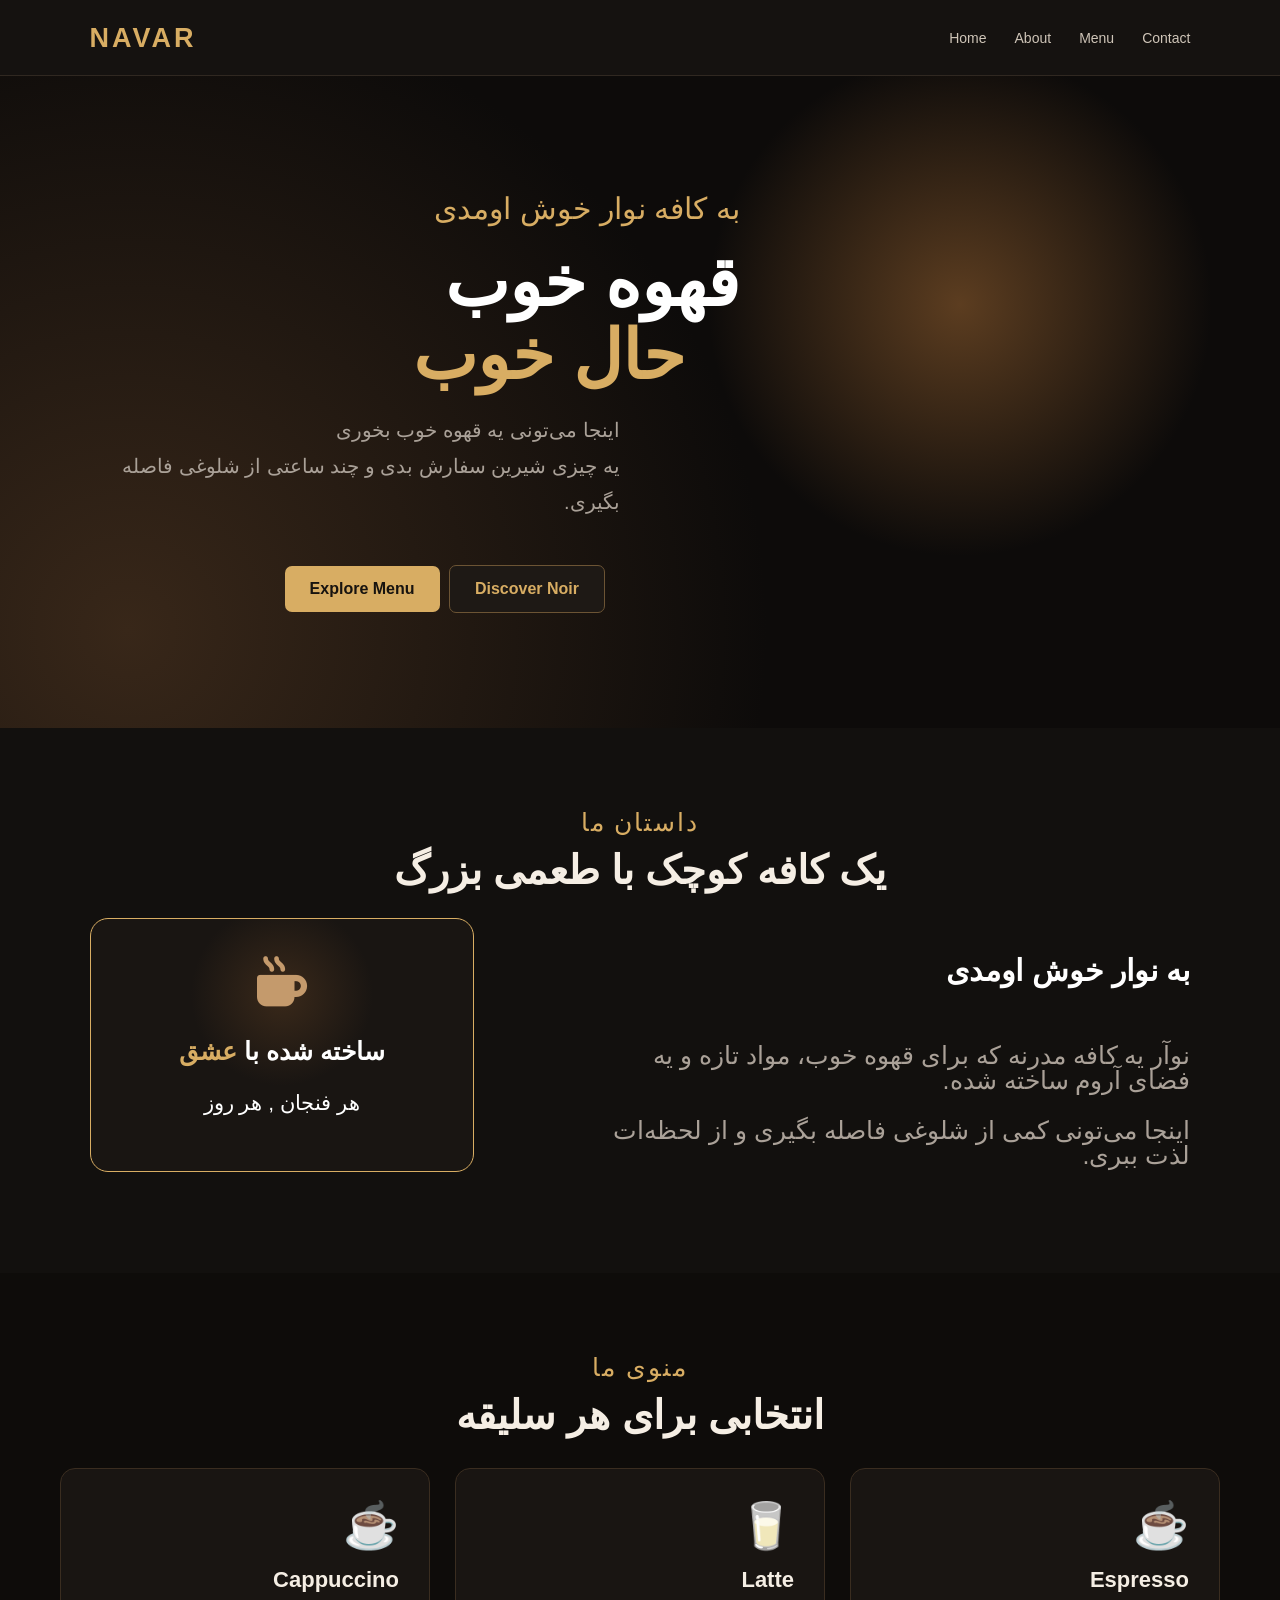
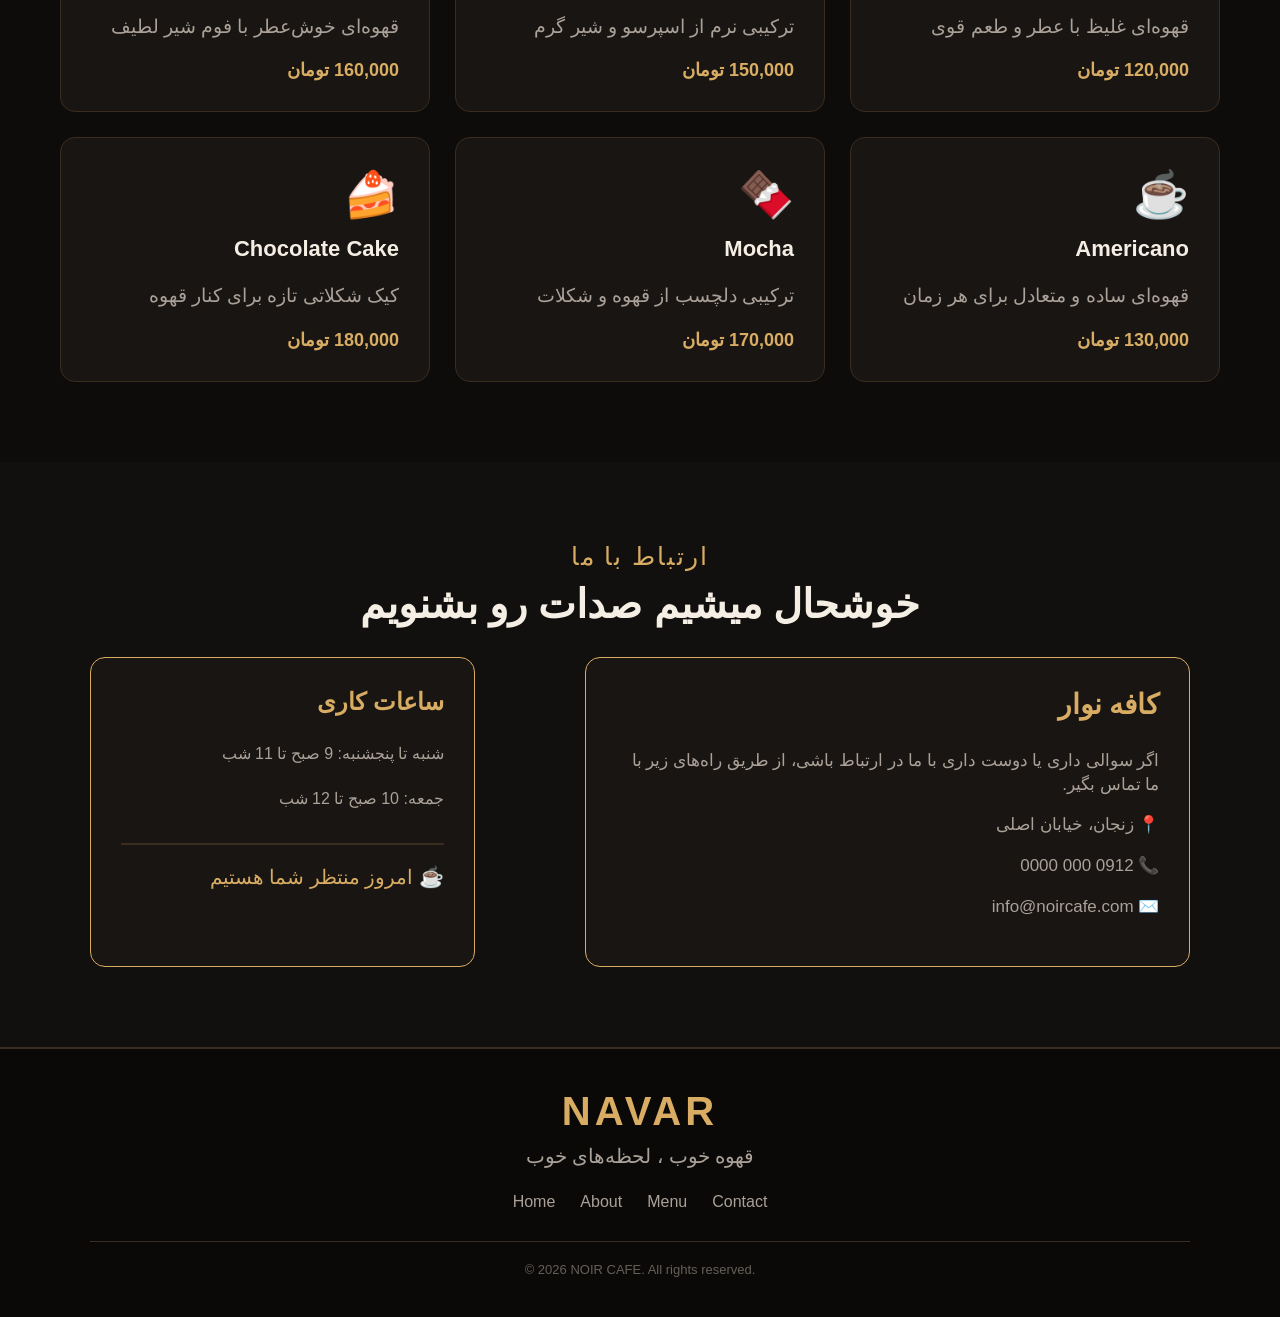
==== cafe.html @ 5685c70a "Initial commit" ====
<!DOCTYPE html>
<html lang="en">

<head>
    <meta charset="UTF-8">
    <meta name="viewport" content="width=device-width, initial-scale=1.0">
    <title>NOIR CAFE</title>
    <link rel="stylesheet" href="/assets/style.css">
    <link rel="stylesheet" href="https://cdnjs.cloudflare.com/ajax/libs/font-awesome/6.7.2/css/all.min.css">
</head>

<body>

    <header>
        <div class="logo">NAVAR</div>
        <nav>
            <ul>
                <li><a href="#home">Home</a></li>
                <li><a href="#about">About</a></li>
                <li><a href="#menu">Menu</a></li>
                <!-- <li><a href="#">Why Noir</a></li> -->
                <!-- <li><a href="#">Gallery</a></li> -->
                <li><a href="#contact">Contact</a></li>
            </ul>
        </nav>
    </header>

    <main>

        <section class="hero" id="home">

            <div class="hero-content">

                <div class="small-title">به کافه نوار خوش اومدی</div>

                <h1>
                    قهوه خوب<br>
                    <span>حال خوب</span>
                </h1>

                <p>

                    اینجا می‌تونی یه قهوه خوب بخوری<br>
                    یه چیزی شیرین سفارش بدی و چند ساعتی
                    از شلوغی فاصله بگیری.
                </p>

                <a class="btn" href="#menu">Explore Menu</a>
                <a class="btn btn-dark" href="#about">Discover Noir</a>



            </div>

        </section>

        <section class="about" id="about">

            <div class="section-label">

                داستان ما

            </div>

            <h2 class="section-title">
                یک کافه کوچک با طعمی بزرگ
            </h2>

            <div class="about-text">

                <h3>
                    به نوار خوش اومدی
                </h3>

                <p>

                    نوآر یه کافه مدرنه که برای قهوه خوب،
                    مواد تازه و یه فضای آروم ساخته شده.

                </p>
                <p>

                    اینجا می‌تونی کمی از شلوغی فاصله بگیری
                    و از لحظه‌ات لذت ببری.
                </p>

            </div>

            <div class="about-box">
                <div class="cup">
                    <i class="fa-solid fa-mug-hot"></i>

                </div>
                <h3>
                    ساخته شده با <span>عشق</span>
                </h3>

                <p>
                    هر فنجان , هر روز
                </p>

            </div>

        </section>

        <section class="menu" id="menu">

            <div class="section-label">
                منوی ما
            </div>

            <h2 class="section-title">
                انتخابی برای هر سلیقه
            </h2>

            <div class="menu-grid">

                <div class="menu-card">
                    <div class="menu-icon">☕</div>
                    <h3>Espresso</h3>
                    <p>قهوه‌ای غلیظ با عطر و طعم قوی</p>
                    <span>120,000 تومان </span>
                </div>

                <div class="menu-card">
                    <div class="menu-icon">🥛</div>
                    <h3>Latte </h3>
                    <p>ترکیبی نرم از اسپرسو و شیر گرم </p>
                    <span> 150,000 تومان</span>
                </div>

                <div class="menu-card">
                    <div class="menu-icon">☕</div>
                    <h3>Cappuccino </h3>
                    <p> قهوه‌ای خوش‌عطر با فوم شیر لطیف</p>
                    <span> 160,000 تومان</span>
                </div>

                <div class="menu-card">
                    <div class="menu-icon">☕</div>
                    <h3>Americano </h3>
                    <p> قهوه‌ای ساده و متعادل برای هر زمان</p>
                    <span> 130,000 تومان</span>
                </div>

                <div class="menu-card">
                    <div class="menu-icon">🍫</div>
                    <h3>Mocha</h3>
                    <p> ترکیبی دلچسب از قهوه و شکلات</p>
                    <span> 170,000 تومان</span>
                </div>

                <div class="menu-card">
                    <div class="menu-icon">🍰</div>
                    <h3>Chocolate Cake </h3>
                    <p> کیک شکلاتی تازه برای کنار قهوه</p>
                    <span> 180,000 تومان</span>
                </div>

            </div>

        </section>


        <section class="contact" id="contact">

            <div class="section-label">
                ارتباط با ما

            </div>

            <h2 class="section-title">
                خوشحال میشیم صدات رو بشنویم
            </h2>

            <div class="contact-content">
                <div class="contact-info">
                    <h3>
                        کافه نوار
                    </h3>
                    <p>
                        اگر سوالی داری یا دوست داری با ما در ارتباط باشی،
                        از طریق راه‌های زیر با ما تماس بگیر.
                    </p>

                    <p>📍 زنجان، خیابان اصلی</p>
                    <p>📞 0912 000 0000</p>
                    <p>✉️ info@noircafe.com</p>

                </div>

                <div class="contact-box">

                    <h3>ساعات کاری</h3>

                    <p>شنبه تا پنجشنبه: 9 صبح تا 11 شب</p>
                    <p>جمعه: 10 صبح تا 12 شب</p>

                    <div class="contact-status">
                        ☕ امروز منتظر شما هستیم
                    </div>

                </div>

            </div>

        </section>

    </main>

    <footer>

        <div class="footer-logo">
            NAVAR
        </div>

        <p>
         قهوه خوب ، لحظه‌های خوب
        </p>

        <div class="footer-links">
            <a href="#home">Home</a>
            <a href="#about">About</a>
            <a href="#menu">Menu</a>
            <a href="#contact">Contact</a>
        </div>

        <div class="copyright">
            © 2026 NOIR CAFE. All rights reserved.
        </div>

    </footer>

</body>

</html>
---- assets/style.css ----
* {
    box-sizing: border-box;
}


header {
    width: 100%;
    height: 76px;
    background-color: #151210;
    padding: 0 7%;
    position: sticky;
    top: 0;
    z-index: 10;
    overflow: hidden;
    border-bottom: 1px solid #302821;
}



body {
    margin: 0;
    font-family: Arial, sans-serif;
}

.logo {
    float: left;
    color: #d8ad63;
    font-size: 27px;
    font-weight: bold;
    letter-spacing: 3px;
    line-height: 76px;
}

nav {
    float: right;
    line-height: 76px;

}

nav a {
    color: #cfc5b8;
    text-decoration: none;
    margin-left: 28px;
    font-size: 14px;
}

nav ul {
    margin: 0;
    padding: 0;
}

nav a:hover {
    color: #d8ad63;
}

nav li {
    float: left;
    list-style-type: none;
}

.hero {
    min-height: 610px;
    padding: 115px 7%;
    position: relative;
    overflow: hidden;
    background: radial-gradient(circle at 75% 35%, #5c3d20 0, transparent 24%),
        radial-gradient(circle at 10% 85%, #382719 0, transparent 50%),
        #0d0b0a;
}

.hero-content {
    position: relative;
    z-index: 2;
    max-width: 650px;
    /* direction: ltr; */
    /* text-align: right; */

}

.small-title,
.hero h1,
.hero p {
    direction: rtl;
    text-align: right;
}


.small-title {
    color: #d8ad63;
    letter-spacing: normal;
    font-size: 30px;
}

.hero h1 {
    margin: 20px 0;
    font-size: 68px;
    color: #FFFFFF;
    line-height: 1.07;
}

.hero h1 span {
    color: #d8ad63;
    display: inline-block;
    margin-right: 55px;
}

.hero p {
    max-width: 530px;
    color: #aaa198;
    font-size: 20px;
    line-height: 1.8;
}

.btn {
    display: inline-block;
    margin-top: 25px;
    margin-left: 30%;
    background-color: #d8ad63;
    color: #17130f;
    border-radius: 7px;
    font-weight: bold;
    padding: 14px 25px;
    text-decoration: none;

}

.btn-dark {
    background-color: #1e1915;
    color: #d8ad63;
    margin-left: 5px;
    border: 1px solid #6c5434;

}

.btn:hover {
    background-color: #f0cf8d;
}



.btn-dark:hover {
    background-color: rgba(240, 230, 140, 0.1);
}

.about {
    position: relative;
    min-height: 400px;
    overflow: hidden;
    background-color: #12100e;
    direction: rtl;
    text-align: right;
    padding: 80px 7%;
}

.section-label {
    text-align: center;
    color: #d8ad63;
    font-size: 25px;
    letter-spacing: 2px;
}

.section-title {
    text-align: center;
    font-size: 40px;
    margin: 10px 0 30px;
    color: #f5eee4;

}

.about-text {
    width: 55%;
    display: inline-block;
    margin-right: 0;
    margin-left: auto;

}

.about-text h3 {
    display: inline-block;
    color: white;
    font-size: 30px;

}

.about-text p {
    color: #aaa198;
    font-size: 25px;
    line-height: 1;
}

.about-box {
    position: absolute;
    left: 7%;
    top: 190px;
    width: 30%;
    min-height: 250px;
    padding: 35px;

    border: 1px solid #d8ad63;
    border-radius: 18px;

    background:
        radial-gradient(circle at 50% 30%, #3a291a, transparent 35%),
        #191512;

    text-align: center;
}

.about-box h3 {
    font-size: 25px;
    color: #FFFFFF;
}

.about-box h3 span {
    color: #d8ad63;
}

.about-box p {
    color: #FFFFFF;
    font-size: 21px;
}

.cup {
    color: #c49a6c;
    font-size: 50px;
}

.menu {
    padding: 80px 7%;
    background-color: #0e0c0a;
    direction: rtl;
    text-align: right;
}

.menu-grid {
    display: grid;
    grid-template-columns: repeat(3, 370px);
    gap: 25px;
    justify-content: center;
}

.menu-card {
    padding: 30px;
    background-color: #191512;
    border: 1px solid #3a2d20;
    border-radius: 15px;
    transition: 0.3s;
}

.menu-icon {
    font-size: 45px;
    margin-bottom: 15px;
}

.menu-card h3 {
    color: #f5eee4;
    font-size: 22px;
    margin-top: 0;
}

.menu-card p {
    color: #aaa198;
    font-size: 19px;
    line-height: 1.3;
    margin: 10px 0 20px;
}

.menu-card span {
    color: #d8ad63;
    font-size: 18px;
    font-weight: bold;
}

.menu-card:hover {

    transform: translateY(-8px);
    border-color: #d8ad63;

}

.contact {
    padding: 80px 7%;
    background-color: #12100e;
    direction: rtl;
    text-align: right;
}

.contact-content {
    display: flex;
    justify-content: space-between;
    gap: 50px;
}

.contact-info {
    width: 55%;
    padding: 30px;
    border: 1px solid #d8ad63;
    border-radius: 15px;
    background-color: #191512;
}

.contact-info h3 {
    color: #d8ad63;
    font-size: 28px;
    margin-top: 0;
}

.contact-info p {
    color: #aaa198;
    font-size: 17px;
    line-height: 1.4;
}

.contact-box {
    width: 35%;
    padding: 30px;
    border: 1px solid #d8ad63;
    border-radius: 15px;
    background-color: #191512;
}

.contact-box h3 {
    color: #d8ad63;
    font-size: 24px;
    margin-top: 0;
}

.contact-box p {
    color: #aaa198;
    font-size: 16px;
    line-height: 1.8;
}

.contact-status {
    margin-top: 30px;
    padding-top: 20px;
    border-top: 2px solid #3a2d20;
    color: #d8ad63;
    font-size: 20px;
}

footer {
    padding: 40px 7%;
    background-color: #0a0908;
    text-align: center;
    border-top: 2px solid #3a2d20;
}

.footer-logo {
    color: #d8ad63;
    font-size: 40px;
    font-weight: bold;
    letter-spacing: 4px;
}

footer>p {
    color: #aaa198;
    font-size: 20px;
    margin: 10px 0 25px;
}

.footer-links {
    display: flex;
    justify-content: center;
    gap: 25px;
}

.footer-links a {
    color: #aaa198;
    text-decoration: none;
    transition: 0.3s;
}

.footer-links a:hover {
    color: #d8ad63;
}

.copyright {
    margin-top: 30px;
    padding-top: 20px;
    border-top: 1px solid #3a2d20;
    color: #665f58;
    font-size: 13px;
}

@media screen and (max-width: 1100px) {

    .menu-grid {
        grid-template-columns: repeat(3, 240px);
        gap: 20px;
    }

}

@media (max-width: 768px) {

    header {
        padding: 15px 5%;
    }

    nav a {
        padding: 8px;
        font-size: 14px;
    }

    .hero h1 {
        font-size: 45px;
    }

    .hero p {
        font-size: 18px;
    }

    .about-text {
        width: 100%;
        font-size: 20px;
    }

    .about-text h3 {
        font-size: 25px;
    }

    .section-title {
        font-size: 35px;
    }

    .btn {
        margin-left: 10px;
    }


    .about-box {
        position: static;
        width: 100%;
        margin-top: 40px;
    }

    .menu {
        padding: 60px 5%;
    }

    .menu-grid {
        grid-template-columns: 1fr;
    }

    .contact {
        padding: 60px 5%;
    }

    .contact-content {
        flex-direction: column;
    }

    .contact-info,
    .contact-box {
        width: 100%;
    }

    footer {
        padding: 35px 5%;
    }

    .footer-links {
        gap: 15px;
        flex-wrap: wrap;
    }

    .copyright {
        font-size: 12px;
    }
}
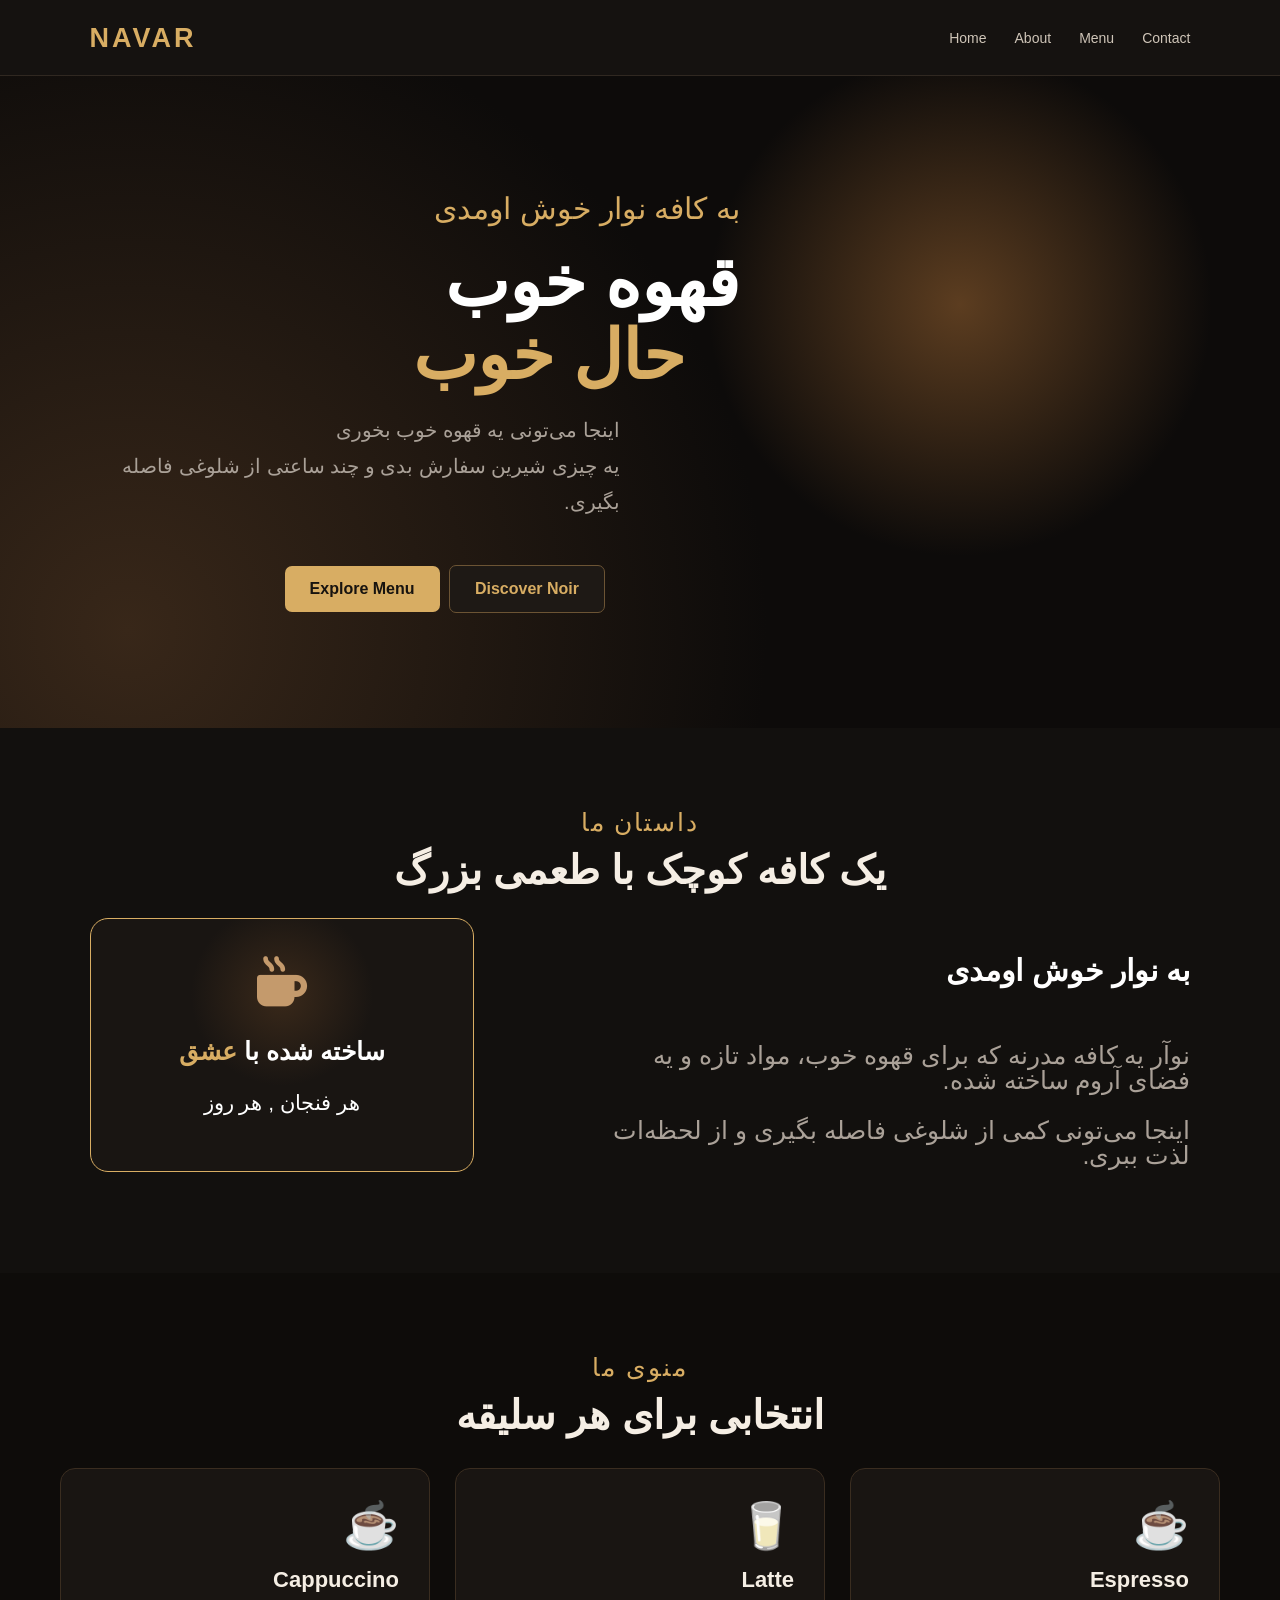
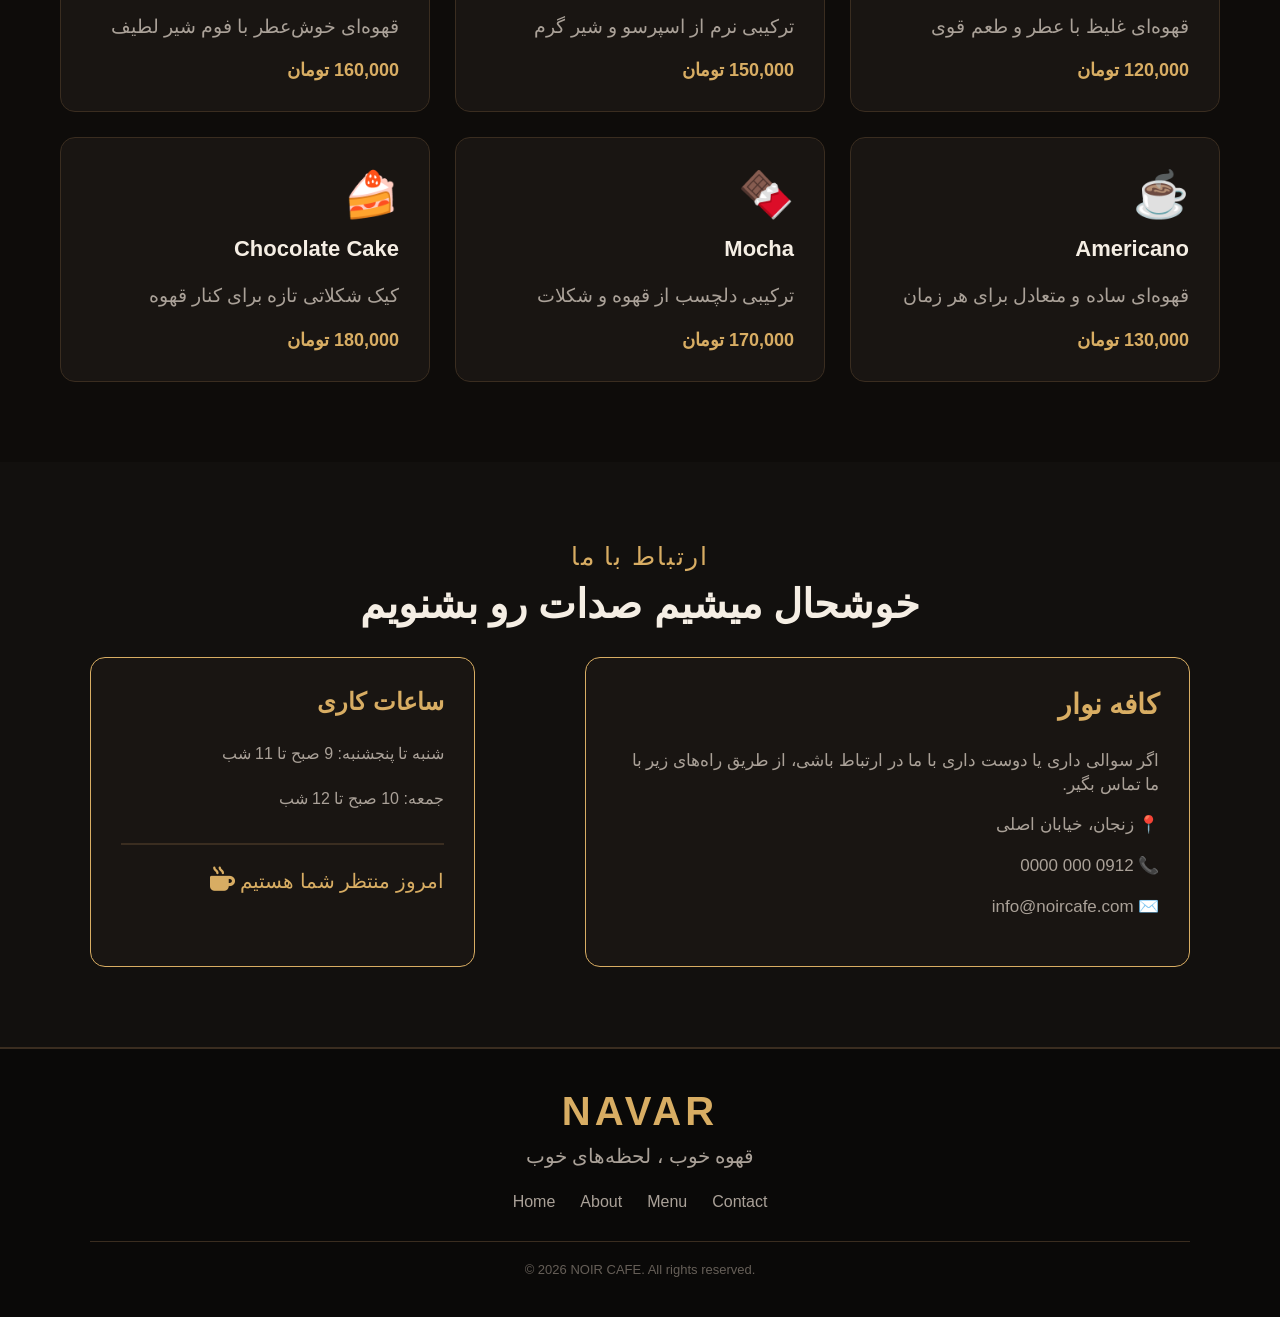
==== commit c6a5b92e: "Updated cafe page" ====
--- a/cafe.html
+++ b/cafe.html
@@ -197,7 +197,7 @@
                     <p>جمعه: 10 صبح تا 12 شب</p>
 
                     <div class="contact-status">
-                        ☕ امروز منتظر شما هستیم
+                      امروز منتظر شما هستیم <div class="cup2"><i class="fa-solid fa-mug-hot"></i></div>
                     </div>
 
                 </div>
--- a/assets/style.css
+++ b/assets/style.css
@@ -331,6 +331,11 @@
     line-height: 1.8;
 }
 
+.cup2 {
+    display: inline-block;
+    font-size: 25px;
+}
+
 .contact-status {
     margin-top: 30px;
     padding-top: 20px;
